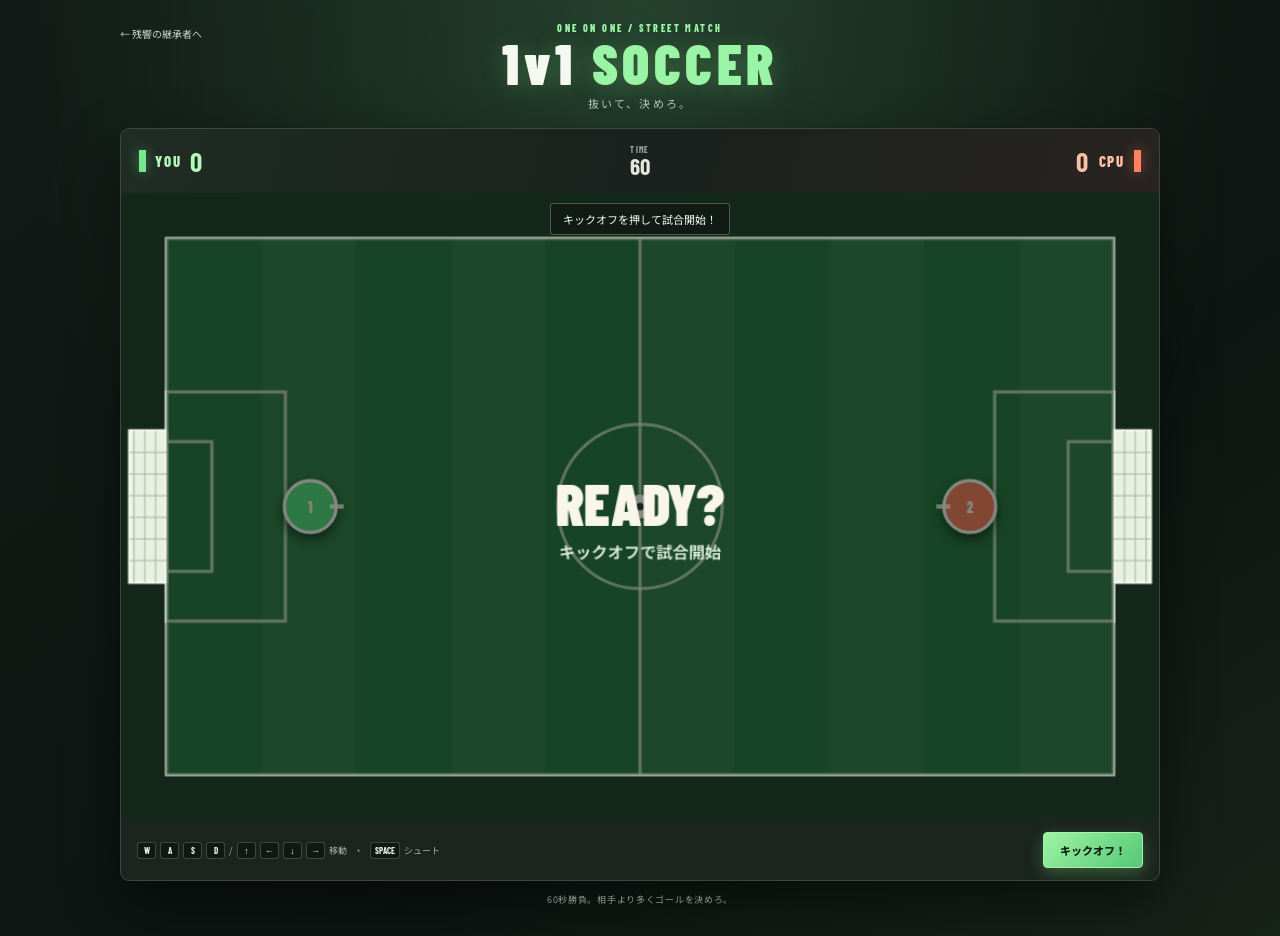
==== soccer.html @ 1ffb6829 "Publish browser games with GitHub Pages Co-authored-by: Copilot <223556219+Copilot@users.noreply.git" ====
<!doctype html>
<html lang="ja">
  <head>
    <meta charset="utf-8">
    <meta name="viewport" content="width=device-width, initial-scale=1">
    <meta name="theme-color" content="#10241c">
    <title>ONE ON ONE | 1v1サッカー</title>
    <link rel="stylesheet" href="soccer.css">
    <script src="soccer.js" defer></script>
  </head>
  <body>
    <main class="soccer-shell">
      <header class="soccer-header">
        <a class="back-link" href="index.html">← 残響の継承者へ</a>
        <p class="eyebrow">ONE ON ONE 
          / STREET MATCH</p>
        <h1>1v1 <span>SOCCER</span></h1>
        <p class="subtitle">抜いて、決めろ。</p>
      </header>

      <section class="match-panel" aria-label="サッカーの試合">
        <div class="scoreboard" aria-label="スコア">
          <div class="team player-team"><span class="team-color"></span><span>YOU</span><strong id="player-score">0</strong></div>
          <div class="match-clock"><span>TIME</span><strong id="match-time">60</strong></div>
          <div class="team cpu-team"><strong id="cpu-score">0</strong><span>CPU</span><span class="team-color"></span></div>
        </div>
        <div class="canvas-wrap">
          <canvas id="soccer-field" width="960" height="580" tabindex="0" aria-label="サッカー場。WASDまたは矢印キーで移動、スペースでシュート">
            このブラウザーはCanvasに対応していません。
          </canvas>
          <p class="canvas-status" id="game-status" aria-live="polite">キックオフを押して試合開始！</p>
        </div>
        <div class="match-actions">
          <p><kbd>W</kbd><kbd>A</kbd><kbd>S</kbd><kbd>D</kbd> / <kbd>↑</kbd><kbd>←</kbd><kbd>↓</kbd><kbd>→</kbd> 移動 <span>・</span> <kbd>SPACE</kbd> シュート</p>
          <button type="button" class="kickoff-button" id="kickoff-button">キックオフ！</button>
        </div>
      </section>

      <nav class="touch-controls" aria-label="タッチ操作">
        <div class="direction-pad">
          <button type="button" data-control="up" aria-label="上へ">▲</button>
          <button type="button" data-control="left" aria-label="左へ">◀</button>
          <button type="button" data-control="down" aria-label="下へ">▼</button>
          <button type="button" data-control="right" aria-label="右へ">▶</button>
        </div>
        <button type="button" class="shoot-button" id="shoot-button">シュート！</button>
      </nav>

      <footer>60秒勝負。相手より多くゴールを決めろ。</footer>
    </main>
  </body>
</html>
---- soccer.css ----
@import url("https://fonts.googleapis.com/css2?family=Barlow+Condensed:wght@600;700;800;900&family=Noto+Sans+JP:wght@400;500;700;800&display=swap");

:root {
  color-scheme: dark;
  font-family: "Noto Sans JP", sans-serif;
  background: #101713;
  color: #f5f7f1;
  font-synthesis: none;
  text-rendering: optimizeLegibility;
  --green: #9af4a5;
  --muted: #a4b0a7;
}

* { box-sizing: border-box; }

body {
  min-width: 320px;
  min-height: 100vh;
  margin: 0;
  background:
    radial-gradient(ellipse at 50% 0, #24412d 0, transparent 38rem),
    linear-gradient(145deg, #121b17, #0d1411 65%, #172219);
}

button { font: inherit; }

.soccer-shell { width: min(100% - 28px, 1040px); margin: 0 auto; padding: 22px 0 30px; }
.soccer-header { position: relative; margin-bottom: 17px; text-align: center; }
.back-link { position: absolute; top: 4px; left: 0; color: #c3d1c5; font-size: 10px; text-decoration: none; }
.back-link:hover { color: var(--green); }
.eyebrow { margin: 0 0 1px; color: var(--green); font-family: "Barlow Condensed", sans-serif; font-size: 10px; font-weight: 800; letter-spacing: .24em; }
h1 { margin: 0; font-family: "Barlow Condensed", sans-serif; font-size: clamp(36px, 7vw, 56px); font-weight: 900; letter-spacing: .08em; line-height: 1; text-shadow: 0 3px 24px #87e88a44; }
h1 span { color: var(--green); }
.subtitle { margin: 4px 0 0; color: #b6c4b8; font-size: 11px; letter-spacing: .2em; }

.match-panel { overflow: hidden; border: 1px solid #ffffff27; border-radius: 9px; background: #1b241e; box-shadow: 0 20px 55px #0007; }
.scoreboard { display: grid; grid-template-columns: 1fr 76px 1fr; min-height: 64px; align-items: center; padding: 8px 18px; background: linear-gradient(105deg, #202c24, #1a211e 50%, #282321); }
.team { display: flex; align-items: center; gap: 9px; font-family: "Barlow Condensed", sans-serif; font-size: 15px; font-weight: 800; letter-spacing: .12em; }
.team strong { font-size: 27px; line-height: 1; }
.cpu-team { justify-content: flex-end; color: #ffc0a3; }
.player-team { color: #b3f8bb; }
.team-color { width: 7px; height: 22px; background: #75e88e; box-shadow: 0 0 13px #75e88e77; }
.cpu-team .team-color { background: #ff815f; box-shadow: 0 0 13px #ff815f77; }
.match-clock { display: grid; justify-items: center; gap: 0; color: #e3e5dc; font-family: "Barlow Condensed", sans-serif; }
.match-clock span { color: #96a398; font-size: 8px; font-weight: 800; letter-spacing: .16em; }
.match-clock strong { font-size: 23px; line-height: 1; }

.canvas-wrap { position: relative; background: #153820; }
#soccer-field { display: block; width: 100%; height: auto; aspect-ratio: 48 / 29; outline: none; touch-action: none; }
#soccer-field:focus-visible { box-shadow: inset 0 0 0 3px #fff; }
.canvas-status { position: absolute; top: 10px; left: 50%; max-width: calc(100% - 20px); margin: 0; padding: 7px 12px; border: 1px solid #ffffff44; border-radius: 3px; background: #101913c9; color: #f5f7ef; font-size: 11px; text-align: center; transform: translateX(-50%); }

.match-actions { display: flex; align-items: center; justify-content: space-between; gap: 12px; padding: 12px 16px; }
.match-actions p { display: flex; align-items: center; flex-wrap: wrap; gap: 4px; margin: 0; color: var(--muted); font-size: 9px; }
kbd { min-width: 19px; padding: 2px 4px; border: 1px solid #ffffff32; border-radius: 3px; background: #111713; color: #edf2eb; font: 700 9px "Barlow Condensed", sans-serif; text-align: center; }
.match-actions p span { margin: 0 3px; }
.kickoff-button, .shoot-button { border: 1px solid #a6f2a6; border-radius: 4px; background: linear-gradient(135deg, #9cf3a2, #56c876); color: #102116; cursor: pointer; font-weight: 800; box-shadow: 0 5px 16px #72db7650; }
.kickoff-button { flex: 0 0 auto; padding: 9px 16px; font-size: 11px; }
.kickoff-button:hover, .shoot-button:hover { filter: brightness(1.08); }
.kickoff-button:focus-visible, .shoot-button:focus-visible, .direction-pad button:focus-visible { outline: 2px solid #fff; outline-offset: 3px; }

.touch-controls { display: none; }
footer { padding-top: 12px; color: #89978c; font-size: 9px; letter-spacing: .08em; text-align: center; }

@media (max-width: 620px) {
  .soccer-shell { width: min(100% - 16px, 500px); padding-top: 13px; }
  .soccer-header { margin-bottom: 12px; padding-top: 21px; }
  .back-link { top: 0; }
  .scoreboard { min-height: 54px; padding: 7px 10px; }
  .team { gap: 6px; font-size: 12px; }
  .team strong { font-size: 23px; }
  .team-color { width: 5px; height: 18px; }
  .match-actions { align-items: stretch; padding: 9px; }
  .match-actions p { max-width: 68%; font-size: 8px; }
  .kickoff-button { padding: 8px 10px; font-size: 10px; }
  .touch-controls { display: flex; align-items: center; justify-content: space-between; gap: 14px; padding: 13px 10px 0; }
  .direction-pad { display: grid; grid-template-columns: repeat(3, 42px); grid-template-rows: repeat(2, 39px); gap: 4px; }
  .direction-pad button { border: 1px solid #ffffff33; border-radius: 5px; background: #252f28; color: #e5eee6; font-size: 12px; touch-action: none; }
  .direction-pad button:nth-child(1) { grid-column: 2; }
  .direction-pad button:nth-child(2) { grid-column: 1; grid-row: 2; }
  .direction-pad button:nth-child(3) { grid-column: 2; grid-row: 2; }
  .direction-pad button:nth-child(4) { grid-column: 3; grid-row: 2; }
  .shoot-button { width: min(44%, 180px); min-height: 64px; font-size: 15px; touch-action: manipulation; }
}

@media (prefers-reduced-motion: reduce) {
  *, *::before, *::after { scroll-behavior: auto !important; transition-duration: .01ms !important; }
}
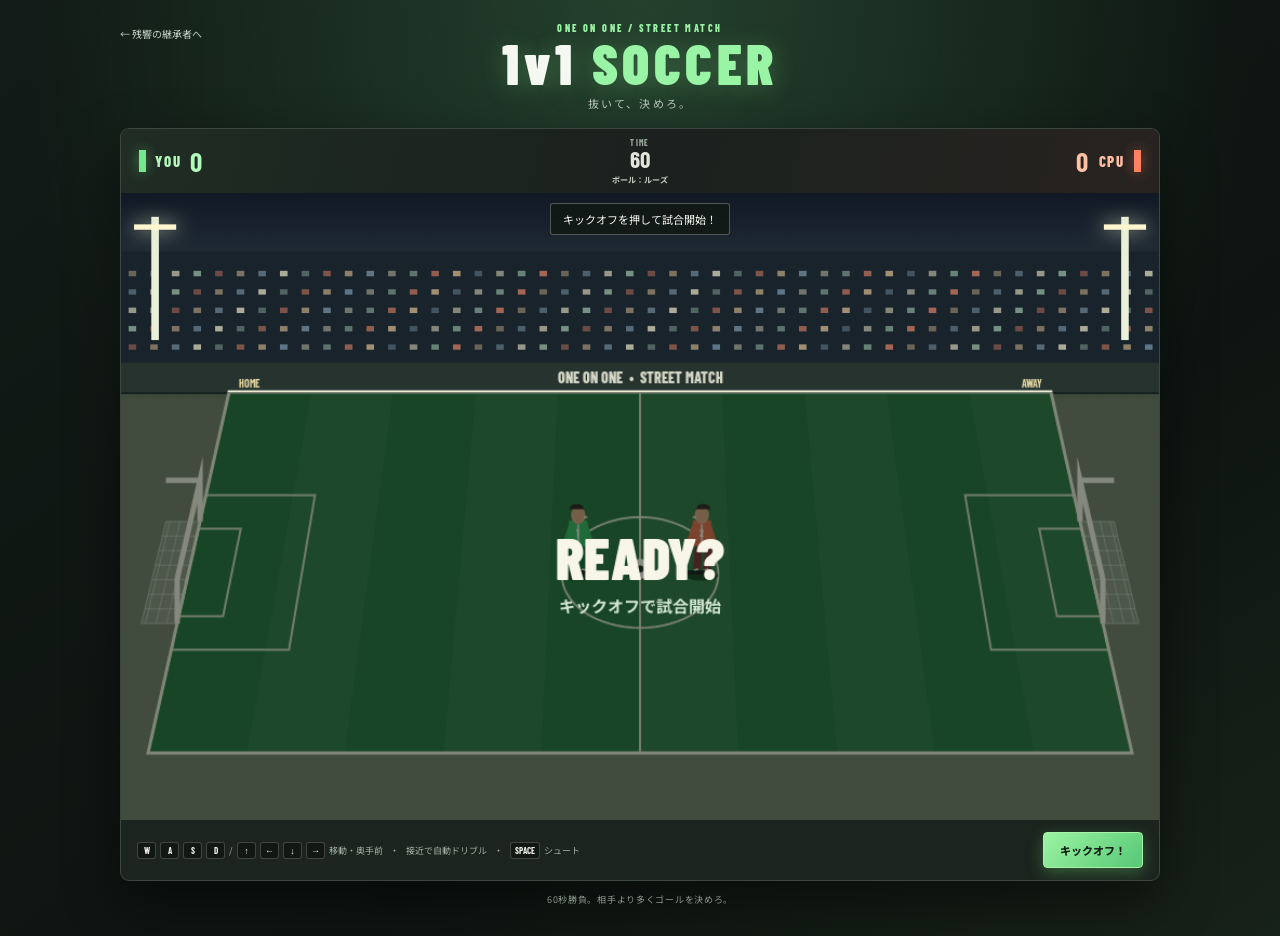
==== commit 2316d040: "Improve soccer gameplay and sideline view Co-authored-by: Copilot <223556219+Copilot@users.noreply.g" ====
--- a/soccer.html
+++ b/soccer.html
@@ -12,8 +12,7 @@
     <main class="soccer-shell">
       <header class="soccer-header">
         <a class="back-link" href="index.html">← 残響の継承者へ</a>
-        <p class="eyebrow">ONE ON ONE 
-          / STREET MATCH</p>
+        <p class="eyebrow">ONE ON ONE / STREET MATCH</p>
         <h1>1v1 <span>SOCCER</span></h1>
         <p class="subtitle">抜いて、決めろ。</p>
       </header>
@@ -21,17 +20,21 @@
       <section class="match-panel" aria-label="サッカーの試合">
         <div class="scoreboard" aria-label="スコア">
           <div class="team player-team"><span class="team-color"></span><span>YOU</span><strong id="player-score">0</strong></div>
-          <div class="match-clock"><span>TIME</span><strong id="match-time">60</strong></div>
+          <div class="match-clock">
+            <span>TIME</span>
+            <strong id="match-time">60</strong>
+            <span class="possession-state" id="possession-state" data-owner="loose">ボール：ルーズ</span>
+          </div>
           <div class="team cpu-team"><strong id="cpu-score">0</strong><span>CPU</span><span class="team-color"></span></div>
         </div>
         <div class="canvas-wrap">
-          <canvas id="soccer-field" width="960" height="580" tabindex="0" aria-label="サッカー場。WASDまたは矢印キーで移動、スペースでシュート">
+          <canvas id="soccer-field" width="960" height="580" tabindex="0" aria-label="サイド視点のサッカー場。WASDまたは矢印キーで移動し、ボールをキープしてスペースでシュート">
             このブラウザーはCanvasに対応していません。
           </canvas>
           <p class="canvas-status" id="game-status" aria-live="polite">キックオフを押して試合開始！</p>
         </div>
         <div class="match-actions">
-          <p><kbd>W</kbd><kbd>A</kbd><kbd>S</kbd><kbd>D</kbd> / <kbd>↑</kbd><kbd>←</kbd><kbd>↓</kbd><kbd>→</kbd> 移動 <span>・</span> <kbd>SPACE</kbd> シュート</p>
+          <p><kbd>W</kbd><kbd>A</kbd><kbd>S</kbd><kbd>D</kbd> / <kbd>↑</kbd><kbd>←</kbd><kbd>↓</kbd><kbd>→</kbd> 移動・奥手前 <span>・</span> 接近で自動ドリブル <span>・</span> <kbd>SPACE</kbd> シュート</p>
           <button type="button" class="kickoff-button" id="kickoff-button">キックオフ！</button>
         </div>
       </section>
--- a/soccer.css
+++ b/soccer.css
@@ -44,6 +44,9 @@
 .match-clock { display: grid; justify-items: center; gap: 0; color: #e3e5dc; font-family: "Barlow Condensed", sans-serif; }
 .match-clock span { color: #96a398; font-size: 8px; font-weight: 800; letter-spacing: .16em; }
 .match-clock strong { font-size: 23px; line-height: 1; }
+.match-clock .possession-state { margin-top: 3px; color: #c4d2c6; font-family: "Noto Sans JP", sans-serif; font-size: 8px; font-weight: 700; letter-spacing: 0; white-space: nowrap; }
+.possession-state[data-owner="player"] { color: #a7f4ad; }
+.possession-state[data-owner="cpu"] { color: #ffb19a; }
 
 .canvas-wrap { position: relative; background: #153820; }
 #soccer-field { display: block; width: 100%; height: auto; aspect-ratio: 48 / 29; outline: none; touch-action: none; }
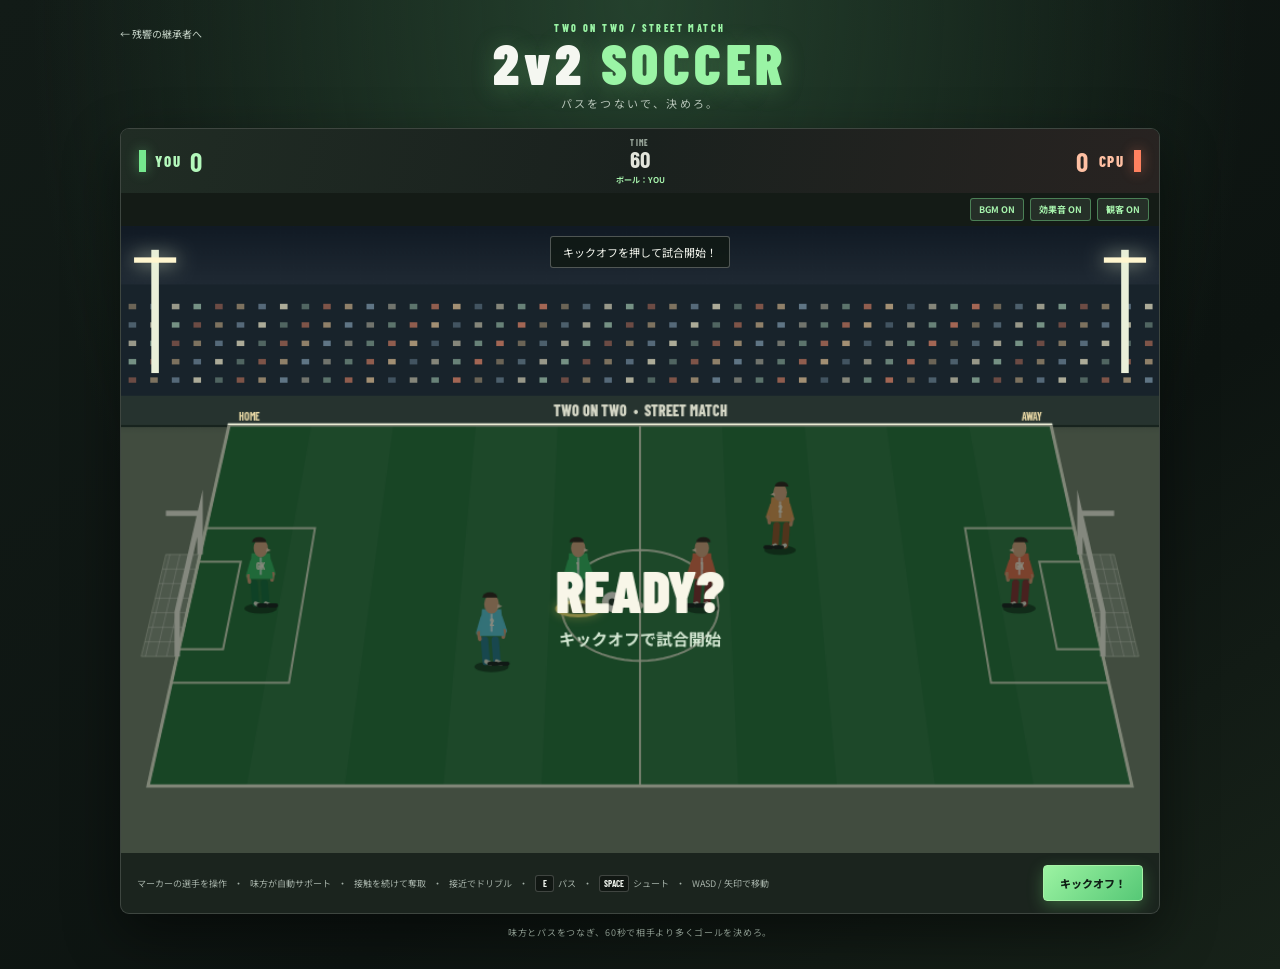
==== commit ade063e7: "Improve 2v2 soccer gameplay Co-authored-by: Copilot <223556219+Copilot@users.noreply.github.com>" ====
--- a/soccer.html
+++ b/soccer.html
@@ -4,7 +4,7 @@
     <meta charset="utf-8">
     <meta name="viewport" content="width=device-width, initial-scale=1">
     <meta name="theme-color" content="#10241c">
-    <title>ONE ON ONE | 1v1サッカー</title>
+    <title>TWO ON TWO | 2v2サッカー</title>
     <link rel="stylesheet" href="soccer.css">
     <script src="soccer.js" defer></script>
   </head>
@@ -12,9 +12,11 @@
     <main class="soccer-shell">
       <header class="soccer-header">
         <a class="back-link" href="index.html">← 残響の継承者へ</a>
-        <p class="eyebrow">ONE ON ONE / STREET MATCH</p>
-        <h1>1v1 <span>SOCCER</span></h1>
-        <p class="subtitle">抜いて、決めろ。</p>
+        <p class="eyebrow">TWO ON TWO / STREET MATCH</p>
+
+
+        <h1>2v2 <span>SOCCER</span></h1>
+        <p class="subtitle">パスをつないで、決めろ。</p>
       </header>
 
       <section class="match-panel" aria-label="サッカーの試合">
@@ -27,14 +29,19 @@
           </div>
           <div class="team cpu-team"><strong id="cpu-score">0</strong><span>CPU</span><span class="team-color"></span></div>
         </div>
+        <div class="audio-controls" aria-label="音声設定">
+          <button type="button" class="audio-toggle" id="music-toggle" aria-pressed="true">BGM ON</button>
+          <button type="button" class="audio-toggle" id="sound-toggle" aria-pressed="true">効果音 ON</button>
+          <button type="button" class="audio-toggle" id="crowd-toggle" aria-pressed="true">観客 ON</button>
+        </div>
         <div class="canvas-wrap">
-          <canvas id="soccer-field" width="960" height="580" tabindex="0" aria-label="サイド視点のサッカー場。WASDまたは矢印キーで移動し、ボールをキープしてスペースでシュート">
+          <canvas id="soccer-field" width="960" height="580" tabindex="0" aria-label="サイド視点の2対2サッカー場。黄色いマーカーの選手を操作し、WASDまたは矢印キーで移動、Eキーでパス、スペースキーでシュート">
             このブラウザーはCanvasに対応していません。
           </canvas>
           <p class="canvas-status" id="game-status" aria-live="polite">キックオフを押して試合開始！</p>
         </div>
         <div class="match-actions">
-          <p><kbd>W</kbd><kbd>A</kbd><kbd>S</kbd><kbd>D</kbd> / <kbd>↑</kbd><kbd>←</kbd><kbd>↓</kbd><kbd>→</kbd> 移動・奥手前 <span>・</span> 接近で自動ドリブル <span>・</span> <kbd>SPACE</kbd> シュート</p>
+          <p>マーカーの選手を操作 <span>・</span> 味方が自動サポート <span>・</span> 接触を続けて奪取 <span>・</span> 接近でドリブル <span>・</span> <kbd>E</kbd> パス <span>・</span> <kbd>SPACE</kbd> シュート <span>・</span> WASD / 矢印で移動</p>
           <button type="button" class="kickoff-button" id="kickoff-button">キックオフ！</button>
         </div>
       </section>
@@ -46,10 +53,13 @@
           <button type="button" data-control="down" aria-label="下へ">▼</button>
           <button type="button" data-control="right" aria-label="右へ">▶</button>
         </div>
-        <button type="button" class="shoot-button" id="shoot-button">シュート！</button>
+        <div class="touch-actions">
+          <button type="button" class="pass-button" id="pass-button">パス</button>
+          <button type="button" class="shoot-button" id="shoot-button">シュート！</button>
+        </div>
       </nav>
 
-      <footer>60秒勝負。相手より多くゴールを決めろ。</footer>
+      <footer>味方とパスをつなぎ、60秒で相手より多くゴールを決めろ。</footer>
     </main>
   </body>
 </html>
--- a/soccer.css
+++ b/soccer.css
@@ -48,6 +48,12 @@
 .possession-state[data-owner="player"] { color: #a7f4ad; }
 .possession-state[data-owner="cpu"] { color: #ffb19a; }
 
+.audio-controls { display: flex; justify-content: flex-end; gap: 6px; padding: 5px 10px; background: #141b16; }
+.audio-toggle { padding: 4px 8px; border: 1px solid #ffffff2b; border-radius: 3px; background: #252f28; color: #c8d3c9; cursor: pointer; font-size: 9px; font-weight: 700; }
+.audio-toggle[aria-pressed="true"] { border-color: #77dc8c77; color: #a7f4ad; }
+.audio-toggle:hover { background: #303c33; }
+.audio-toggle:focus-visible { outline: 2px solid #fff; outline-offset: 2px; }
+
 .canvas-wrap { position: relative; background: #153820; }
 #soccer-field { display: block; width: 100%; height: auto; aspect-ratio: 48 / 29; outline: none; touch-action: none; }
 #soccer-field:focus-visible { box-shadow: inset 0 0 0 3px #fff; }
@@ -57,12 +63,15 @@
 .match-actions p { display: flex; align-items: center; flex-wrap: wrap; gap: 4px; margin: 0; color: var(--muted); font-size: 9px; }
 kbd { min-width: 19px; padding: 2px 4px; border: 1px solid #ffffff32; border-radius: 3px; background: #111713; color: #edf2eb; font: 700 9px "Barlow Condensed", sans-serif; text-align: center; }
 .match-actions p span { margin: 0 3px; }
-.kickoff-button, .shoot-button { border: 1px solid #a6f2a6; border-radius: 4px; background: linear-gradient(135deg, #9cf3a2, #56c876); color: #102116; cursor: pointer; font-weight: 800; box-shadow: 0 5px 16px #72db7650; }
+.kickoff-button, .shoot-button, .pass-button { border: 1px solid #a6f2a6; border-radius: 4px; background: linear-gradient(135deg, #9cf3a2, #56c876); color: #102116; cursor: pointer; font-weight: 800; box-shadow: 0 5px 16px #72db7650; }
 .kickoff-button { flex: 0 0 auto; padding: 9px 16px; font-size: 11px; }
-.kickoff-button:hover, .shoot-button:hover { filter: brightness(1.08); }
-.kickoff-button:focus-visible, .shoot-button:focus-visible, .direction-pad button:focus-visible { outline: 2px solid #fff; outline-offset: 3px; }
+.kickoff-button:hover, .shoot-button:hover, .pass-button:hover { filter: brightness(1.08); }
+.kickoff-button:focus-visible, .shoot-button:focus-visible, .pass-button:focus-visible, .direction-pad button:focus-visible { outline: 2px solid #fff; outline-offset: 3px; }
 
 .touch-controls { display: none; }
+.touch-actions { display: flex; width: min(58%, 260px); gap: 8px; }
+.pass-button { flex: 1; min-height: 64px; border-color: #b7d9ff; background: linear-gradient(135deg, #c0dcff, #78a8e8); font-size: 14px; touch-action: manipulation; }
+.shoot-button { flex: 1.25; min-height: 64px; font-size: 15px; touch-action: manipulation; }
 footer { padding-top: 12px; color: #89978c; font-size: 9px; letter-spacing: .08em; text-align: center; }
 
 @media (max-width: 620px) {
@@ -83,7 +92,7 @@
   .direction-pad button:nth-child(2) { grid-column: 1; grid-row: 2; }
   .direction-pad button:nth-child(3) { grid-column: 2; grid-row: 2; }
   .direction-pad button:nth-child(4) { grid-column: 3; grid-row: 2; }
-  .shoot-button { width: min(44%, 180px); min-height: 64px; font-size: 15px; touch-action: manipulation; }
+  .touch-actions { width: min(58%, 260px); }
 }
 
 @media (prefers-reduced-motion: reduce) {
